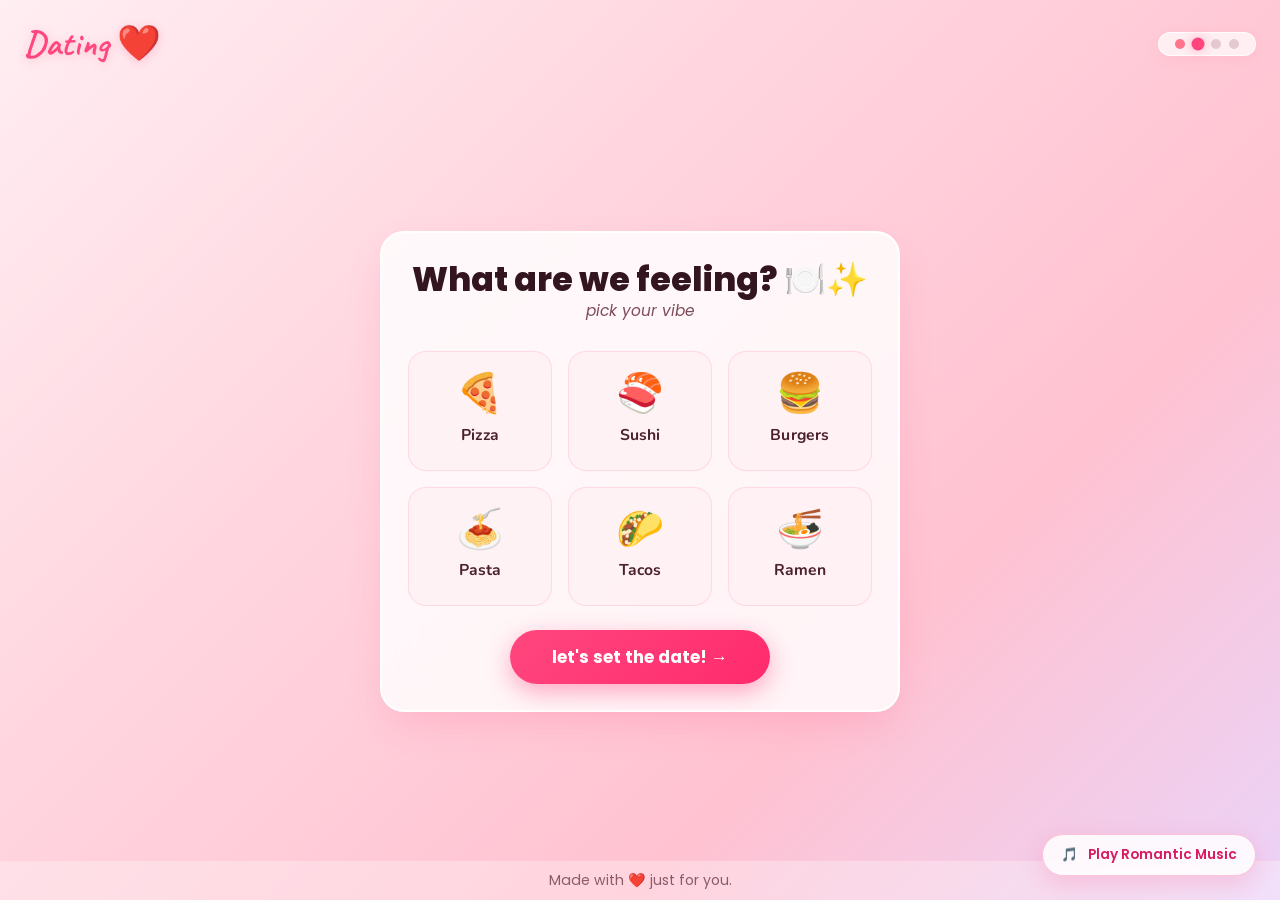
==== restaurants.html @ 222eb2e8 "feat: complete responsive Dating romantic proposal frontend with Vercel support" ====
<!DOCTYPE html>
<html lang="en">
<head>
  <meta charset="UTF-8">
  <meta name="viewport" content="width=device-width, initial-scale=1.0">
  <title>What Are We Feeling? 🍽️✨ — Dating</title>
  <meta name="description" content="Pick our date vibe: Pizza, Sushi, Burgers, Pasta, Tacos, or Ramen!">
  <link rel="stylesheet" href="css/style.css">
  <link rel="icon" href="data:image/svg+xml,<svg xmlns=%22http://www.w3.org/2000/svg%22 viewBox=%220 0 100 100%22><text y=%22.9em%22 font-size=%2290%22>🍽️</text></svg>">
</head>
<body class="no-scroll">

  <!-- Site Navigation & Progress -->
  <header class="site-header">
    <a href="index.html" class="brand-logo" aria-label="Dating Home">
      <span>Dating</span>
      <span class="heart-icon">❤️</span>
    </a>
    <div class="steps-tracker" aria-label="Proposal Progress">
      <span class="step-dot completed" title="Step 1: The Question"></span>
      <span class="step-dot active" title="Step 2: Food Vibe"></span>
      <span class="step-dot" title="Step 3: Date & Time"></span>
      <span class="step-dot" title="Step 4: Confirmed"></span>
    </div>
  </header>

  <!-- Main Content Wrapper -->
  <main class="page-wrapper">
    <!-- Main Food Vibe Card (Exact match to reel screenshot) -->
    <article class="glass-card" style="max-width: 520px;">
      
      <h1 class="page-title" style="font-size: 2.1rem; margin-bottom: 4px;">
        What are we feeling? 🍽️✨
      </h1>
      <p class="vibe-subtitle">pick your vibe</p>

      <!-- 3x2 Food Vibe Grid -->
      <div class="food-vibe-grid" id="food-vibe-grid">
        <!-- 1. Pizza -->
        <div class="food-vibe-card" data-id="pizza" data-name="Pizza Date 🍕">
          <span class="food-vibe-emoji">🍕</span>
          <span class="food-vibe-label">Pizza</span>
        </div>

        <!-- 2. Sushi -->
        <div class="food-vibe-card" data-id="sushi" data-name="Sushi Date 🍣">
          <span class="food-vibe-emoji">🍣</span>
          <span class="food-vibe-label">Sushi</span>
        </div>

        <!-- 3. Burgers -->
        <div class="food-vibe-card" data-id="burgers" data-name="Burgers Date 🍔">
          <span class="food-vibe-emoji">🍔</span>
          <span class="food-vibe-label">Burgers</span>
        </div>

        <!-- 4. Pasta -->
        <div class="food-vibe-card" data-id="pasta" data-name="Pasta Date 🍝">
          <span class="food-vibe-emoji">🍝</span>
          <span class="food-vibe-label">Pasta</span>
        </div>

        <!-- 5. Tacos -->
        <div class="food-vibe-card" data-id="tacos" data-name="Tacos Date 🌮">
          <span class="food-vibe-emoji">🌮</span>
          <span class="food-vibe-label">Tacos</span>
        </div>

        <!-- 6. Ramen -->
        <div class="food-vibe-card" data-id="ramen" data-name="Ramen Date 🍜">
          <span class="food-vibe-emoji">🍜</span>
          <span class="food-vibe-label">Ramen</span>
        </div>
      </div>

      <!-- Action Button -->
      <div style="margin-top: 18px;">
        <button type="button" class="btn btn-primary" id="continue-date-btn" style="min-width: 260px;">
          let's set the date! →
        </button>
      </div>

    </article>
  </main>

  <!-- Footer -->
  <footer class="site-footer">
    <p>Made with <span class="heart-icon">❤️</span> just for you.</p>
  </footer>

  <!-- Scripts -->
  <script src="js/background-hearts.js"></script>
  <script src="js/music-player.js"></script>
  <script src="js/restaurants.js"></script>
</body>
</html>
---- css/style.css ----
/* ==========================================================================
   Dating ❤️ — Romantic Master Stylesheet
   Color Palette: Romantic pink, rose red, pure white, lavender & rose gold
   ========================================================================== */

@import url('https://fonts.googleapis.com/css2?family=Caveat:wght@600;700&family=Nunito:wght@400;600;700;800&family=Poppins:wght@300;400;500;600;700;800&display=swap');

:root {
  /* Colors */
  --primary: #ff477e;
  --primary-hover: #ff2a6d;
  --primary-glow: rgba(255, 71, 126, 0.45);
  --secondary: #ff758c;
  --accent-purple: #c77dff;
  --accent-rose: #ff85a1;
  --rose-gold: #f4a261;
  
  --bg-gradient: linear-gradient(135deg, #ffeef2 0%, #ffd6e0 35%, #ffc2d1 70%, #ebd3f8 100%);
  --card-bg: rgba(255, 255, 255, 0.82);
  --card-border: rgba(255, 255, 255, 0.95);
  --card-shadow: 0 16px 40px -10px rgba(255, 71, 126, 0.22);
  
  --text-dark: #2c1820;
  --text-muted: #6b4d57;
  --text-pink: #d81b60;

  /* Typography */
  --font-main: 'Poppins', -apple-system, BlinkMacSystemFont, sans-serif;
  --font-romantic: 'Caveat', cursive, sans-serif;
  --font-body: 'Nunito', sans-serif;

  /* Sizing & Transitions */
  --radius-lg: 24px;
  --radius-md: 16px;
  --radius-sm: 10px;
  --transition-smooth: all 0.3s cubic-bezier(0.25, 1, 0.5, 1);
}

/* ==========================================================================
   Base & Reset
   ========================================================================== */
*, *::before, *::after {
  box-sizing: border-box;
  margin: 0;
  padding: 0;
}

html {
  -webkit-text-size-adjust: 100%;
  text-size-adjust: 100%;
  scroll-behavior: smooth;
}

html, body {
  min-height: 100%;
  min-height: 100dvh;
  width: 100%;
}

body {
  font-family: var(--font-main);
  background: var(--bg-gradient);
  background-attachment: fixed;
  color: var(--text-dark);
  line-height: 1.6;
  position: relative;
  overflow-x: hidden;
  display: flex;
  flex-direction: column;
  -webkit-font-smoothing: antialiased;
  -moz-osx-font-smoothing: grayscale;
}

/* Page Layout Container */
.page-wrapper {
  position: relative;
  z-index: 1;
  flex: 1;
  display: flex;
  flex-direction: column;
  justify-content: center;
  align-items: center;
  padding: 24px 16px 80px;
  padding-left: max(16px, env(safe-area-inset-left));
  padding-right: max(16px, env(safe-area-inset-right));
  width: 100%;
  max-width: 1200px;
  margin: 0 auto;
}

/* ==========================================================================
   Continuous Floating Hearts Background (Section 15)
   ========================================================================== */
.heart-background {
  position: fixed;
  inset: 0;
  overflow: hidden;
  pointer-events: none;
  z-index: 0;
}

.floating-heart {
  position: absolute;
  bottom: -60px;
  opacity: 0;
  user-select: none;
  pointer-events: none;
  animation: floatHeartUp linear forwards;
  will-change: transform, opacity;
  display: inline-block;
  line-height: 1;
}

@keyframes floatHeartUp {
  0% {
    transform: translate3d(0, 0, 0) scale(0.35) rotate(0deg);
    opacity: 0;
  }
  15% {
    opacity: 0.85;
  }
  50% {
    transform: translate3d(var(--drift-x, 25px), -50vh, 0) scale(1.15) rotate(var(--rot-deg, 15deg));
    opacity: 0.8;
  }
  85% {
    opacity: 0.45;
  }
  100% {
    transform: translate3d(var(--end-drift-x, -25px), -115vh, 0) scale(1.8) rotate(calc(var(--rot-deg, 15deg) * 2));
    opacity: 0;
  }
}

/* Heart Explosion Particles */
.heart-burst-container {
  position: fixed;
  inset: 0;
  pointer-events: none;
  z-index: 9999;
  overflow: hidden;
}

.burst-heart {
  position: absolute;
  display: inline-block;
  user-select: none;
  animation: burstOut 1.4s cubic-bezier(0.12, 0.8, 0.32, 1) forwards;
  will-change: transform, opacity;
  font-size: 1.6rem;
  line-height: 1;
}

@keyframes burstOut {
  0% {
    transform: translate(-50%, -50%) scale(0.2) rotate(0deg);
    opacity: 1;
  }
  75% {
    opacity: 0.9;
  }
  100% {
    transform: translate(calc(-50% + var(--tx)), calc(-50% + var(--ty))) scale(var(--scale, 1.2)) rotate(var(--rot, 180deg));
    opacity: 0;
  }
}

/* ==========================================================================
   Header & Nav
   ========================================================================== */
.site-header {
  width: 100%;
  display: flex;
  justify-content: space-between;
  align-items: center;
  padding: 16px 24px;
  position: relative;
  z-index: 20;
}

.brand-logo {
  font-family: var(--font-romantic);
  font-size: 2.2rem;
  font-weight: 700;
  color: var(--primary);
  text-decoration: none;
  display: inline-flex;
  align-items: center;
  gap: 8px;
  text-shadow: 0 2px 10px rgba(255, 71, 126, 0.25);
  transition: var(--transition-smooth);
}

.brand-logo:hover {
  transform: scale(1.05);
}

/* Progress Step Tracker */
.steps-tracker {
  display: flex;
  align-items: center;
  gap: 8px;
  background: rgba(255, 255, 255, 0.7);
  backdrop-filter: blur(8px);
  padding: 6px 16px;
  border-radius: 30px;
  border: 1px solid rgba(255, 255, 255, 0.8);
  box-shadow: 0 4px 15px rgba(255, 71, 126, 0.08);
}

.step-dot {
  width: 10px;
  height: 10px;
  border-radius: 50%;
  background: #e2cad0;
  transition: var(--transition-smooth);
}

.step-dot.active {
  background: var(--primary);
  transform: scale(1.3);
  box-shadow: 0 0 8px var(--primary-glow);
}

.step-dot.completed {
  background: var(--secondary);
}

/* ==========================================================================
   Floating Music Button
   ========================================================================== */
.music-floating-btn {
  position: fixed;
  bottom: 24px;
  right: 24px;
  z-index: 90;
  display: inline-flex;
  align-items: center;
  gap: 10px;
  background: rgba(255, 255, 255, 0.85);
  backdrop-filter: blur(12px);
  border: 1.5px solid rgba(255, 71, 126, 0.3);
  color: var(--text-pink);
  padding: 10px 18px;
  border-radius: 30px;
  font-size: 0.85rem;
  font-weight: 600;
  font-family: var(--font-main);
  cursor: pointer;
  box-shadow: 0 8px 25px rgba(255, 71, 126, 0.2);
  transition: var(--transition-smooth);
}

.music-floating-btn:hover {
  transform: translateY(-2px) scale(1.02);
  background: #ffffff;
  box-shadow: 0 12px 30px rgba(255, 71, 126, 0.3);
}

.music-floating-btn.is-playing {
  background: linear-gradient(135deg, #fff0f5 0%, #ffe3ec 100%);
  border-color: var(--primary);
  color: var(--primary);
}

.music-waves {
  display: inline-flex;
  align-items: flex-end;
  gap: 2px;
  height: 14px;
}

.music-waves i {
  display: block;
  width: 3px;
  height: 100%;
  background: var(--primary);
  border-radius: 2px;
  animation: musicWave 1.2s infinite ease-in-out;
}

.music-waves i:nth-child(2) { animation-delay: 0.2s; }
.music-waves i:nth-child(3) { animation-delay: 0.4s; }
.music-waves i:nth-child(4) { animation-delay: 0.6s; }

@keyframes musicWave {
  0%, 100% { height: 4px; }
  50% { height: 14px; }
}

/* ==========================================================================
   Romantic Glass Cards & Containers
   ========================================================================== */
.glass-card {
  background: var(--card-bg);
  backdrop-filter: blur(16px);
  -webkit-backdrop-filter: blur(16px);
  border: 2px solid var(--card-border);
  border-radius: var(--radius-lg);
  box-shadow: var(--card-shadow);
  padding: 40px 32px;
  width: 100%;
  max-width: 620px;
  text-align: center;
  position: relative;
  transition: var(--transition-smooth);
  animation: cardEntrance 0.7s cubic-bezier(0.16, 1, 0.3, 1) forwards;
}

@keyframes cardEntrance {
  0% {
    opacity: 0;
    transform: translateY(28px) scale(0.96);
  }
  100% {
    opacity: 1;
    transform: translateY(0) scale(1);
  }
}

.card-character-wrapper {
  margin: 0 auto 20px;
  width: 170px;
  height: 170px;
  position: relative;
  display: flex;
  align-items: center;
  justify-content: center;
}

.character-img {
  width: 100%;
  height: 100%;
  object-fit: cover;
  border-radius: 50%;
  border: 4px solid #ffffff;
  box-shadow: 0 10px 25px rgba(255, 71, 126, 0.25);
  animation: characterFloat 3.5s ease-in-out infinite;
}

@keyframes characterFloat {
  0%, 100% { transform: translateY(0); }
  50% { transform: translateY(-8px); }
}

.card-badge {
  display: inline-block;
  background: linear-gradient(135deg, #ff758c 0%, #ff477e 100%);
  color: #ffffff;
  font-size: 0.8rem;
  font-weight: 700;
  text-transform: uppercase;
  letter-spacing: 1.2px;
  padding: 5px 16px;
  border-radius: 20px;
  margin-bottom: 16px;
  box-shadow: 0 4px 12px rgba(255, 71, 126, 0.3);
}

.page-title {
  font-size: 2.2rem;
  font-weight: 800;
  color: #331520;
  margin-bottom: 10px;
  line-height: 1.25;
}

.page-title .accent-pink {
  color: var(--primary);
  text-shadow: 0 0 12px rgba(255, 71, 126, 0.25);
}

.page-subtitle {
  font-size: 1.05rem;
  color: var(--text-muted);
  margin-bottom: 24px;
}

.proposal-question {
  font-family: var(--font-romantic);
  font-size: 2.3rem;
  font-weight: 700;
  color: #b8004f;
  margin: 16px 0 28px;
  line-height: 1.3;
}

/* ==========================================================================
   Buttons & Interactive Elements
   ========================================================================== */
.btn {
  display: inline-flex;
  align-items: center;
  justify-content: center;
  gap: 8px;
  padding: 14px 32px;
  border-radius: 35px;
  font-family: var(--font-main);
  font-size: 1.05rem;
  font-weight: 700;
  border: none;
  cursor: pointer;
  transition: var(--transition-smooth);
  text-decoration: none;
  position: relative;
  outline: none;
}

.btn-primary {
  background: linear-gradient(135deg, #ff477e 0%, #ff2a6d 100%);
  color: #ffffff;
  box-shadow: 0 8px 24px var(--primary-glow);
}

.btn-primary:hover {
  transform: translateY(-2px) scale(1.03);
  box-shadow: 0 12px 30px rgba(255, 42, 109, 0.55);
}

/* Yes Button Heartbeat Effect */
.btn-yes {
  position: relative;
  z-index: 5;
  min-width: 150px;
  animation: heartbeat 2.2s infinite;
}

@keyframes heartbeat {
  0% { transform: scale(1); }
  14% { transform: scale(1.06); }
  28% { transform: scale(1); }
  42% { transform: scale(1.08); }
  70% { transform: scale(1); }
}

.btn-yes:hover {
  animation: none;
  transform: scale(1.12);
  box-shadow: 0 14px 35px rgba(255, 42, 109, 0.6);
}

/* Playful Runaway No Button */
.btn-no {
  background: #f7e6eb;
  color: #7a505f;
  border: 1.5px solid #ecc9d4;
  min-width: 130px;
  user-select: none;
  -webkit-user-select: none;
  touch-action: none;
  /* Increased duration by 0.12s (from 0.38s to 0.50s) for extra smooth glide */
  transition: transform 0.50s cubic-bezier(0.22, 1, 0.36, 1);
  will-change: transform;
  cursor: default;
  position: relative;
  z-index: 20;
}

.btn-no:hover, .btn-no:active {
  background: #fdecf2;
}

/* ==========================================================================
   No Scroll Viewport Lock (Page completely non-scrollable)
   ========================================================================== */
body.no-scroll {
  height: 100vh;
  height: 100dvh;
  max-height: 100vh;
  max-height: 100dvh;
  overflow: hidden !important;
}

body.no-scroll .page-wrapper {
  height: calc(100vh - 100px);
  height: calc(100dvh - 100px);
  max-height: calc(100dvh - 100px);
  padding: 8px 16px 14px;
  justify-content: center;
  align-items: center;
  overflow: hidden;
}

body.no-scroll .card-character-wrapper {
  width: clamp(100px, 18vh, 140px);
  height: clamp(100px, 18vh, 140px);
  margin: 0 auto 10px;
}

body.no-scroll .glass-card {
  padding: clamp(18px, 3.5vw, 26px);
  max-width: min(540px, 94vw);
}

body.no-scroll .page-title {
  font-size: clamp(1.4rem, 4vw, 1.85rem);
  margin-bottom: 4px;
}

body.no-scroll .page-subtitle {
  font-size: clamp(0.85rem, 2.5vw, 0.95rem);
  margin-bottom: 10px;
}

body.no-scroll .proposal-question {
  font-size: clamp(1.4rem, 4.5vw, 1.85rem);
  margin: 8px 0 16px;
}

body.no-scroll .buttons-row {
  margin: 8px 0 6px;
  min-height: 54px;
  gap: clamp(10px, 3vw, 20px);
}

body.no-scroll .site-footer {
  padding: 8px 12px;
  padding-bottom: max(8px, env(safe-area-inset-bottom));
}

/* Proposal Buttons Row Container */
.buttons-row {
  display: flex;
  justify-content: center;
  align-items: center;
  gap: clamp(10px, 3vw, 20px);
  position: relative;
  min-height: 60px;
  margin: 16px 0 12px;
  max-width: 100%;
}

/* Fixed anchor for No button so moving it doesn't break layout */
.no-btn-slot {
  display: inline-block;
  min-width: clamp(100px, 28vw, 140px);
  height: 52px;
}

.hint-text {
  font-size: clamp(0.82rem, 2.2vw, 0.92rem);
  color: #8c5d6e;
  font-style: italic;
  margin-top: 10px;
}

/* ==========================================================================
   Food Vibe Selection Grid (Exact match to reel screenshot)
   ========================================================================== */
.food-vibe-container {
  max-width: 500px;
  width: 100%;
  margin: 0 auto;
}

.food-vibe-grid {
  display: grid;
  grid-template-columns: repeat(3, 1fr);
  gap: 16px;
  margin: 28px 0 24px;
}

.food-vibe-card {
  background: rgba(255, 238, 242, 0.6);
  border: 1.5px solid rgba(255, 192, 203, 0.5);
  border-radius: 18px;
  padding: 22px 8px;
  display: flex;
  flex-direction: column;
  align-items: center;
  justify-content: center;
  gap: 10px;
  cursor: pointer;
  transition: all 0.25s cubic-bezier(0.175, 0.885, 0.32, 1.275);
  user-select: none;
}

.food-vibe-card:hover {
  transform: translateY(-4px);
  background: rgba(255, 225, 235, 0.85);
  border-color: rgba(255, 71, 126, 0.45);
  box-shadow: 0 8px 20px rgba(255, 71, 126, 0.16);
}

.food-vibe-card.selected {
  background: #ffe3ec;
  border: 2px solid #e91e63;
  box-shadow: 0 8px 22px rgba(233, 30, 99, 0.26);
  transform: translateY(-4px) scale(1.05);
}

.food-vibe-emoji {
  font-size: 2.4rem;
  line-height: 1;
  transition: transform 0.25s ease;
}

.food-vibe-card:hover .food-vibe-emoji {
  transform: scale(1.15);
}

.food-vibe-card.selected .food-vibe-emoji {
  transform: scale(1.22) rotate(-6deg);
}

.food-vibe-label {
  font-family: var(--font-body);
  font-size: 0.98rem;
  font-weight: 700;
  color: #4a212d;
  letter-spacing: 0.2px;
}

.vibe-subtitle {
  font-size: 0.96rem;
  color: #7d4d5a;
  font-style: italic;
  margin-top: -6px;
  margin-bottom: 20px;
}

/* ==========================================================================
   Restaurant Selection Grid (Page 2)
   ========================================================================== */
.restaurants-container {
  width: 100%;
  max-width: 1100px;
  text-align: center;
}

.restaurant-grid {
  display: grid;
  grid-template-columns: repeat(auto-fit, minmax(260px, 1fr));
  gap: 24px;
  margin: 32px 0;
  width: 100%;
}

.restaurant-card {
  background: var(--card-bg);
  backdrop-filter: blur(14px);
  border: 2px solid var(--card-border);
  border-radius: var(--radius-md);
  overflow: hidden;
  box-shadow: 0 10px 30px rgba(255, 71, 126, 0.12);
  text-align: left;
  display: flex;
  flex-direction: column;
  transition: var(--transition-smooth);
  position: relative;
  cursor: pointer;
}

.restaurant-card:hover {
  transform: translateY(-6px);
  box-shadow: 0 18px 40px rgba(255, 71, 126, 0.24);
  border-color: rgba(255, 71, 126, 0.4);
}

.restaurant-card.selected {
  border-color: var(--primary);
  box-shadow: 0 0 0 3px rgba(255, 71, 126, 0.4), 0 20px 45px rgba(255, 71, 126, 0.3);
  transform: translateY(-8px) scale(1.02);
}

.restaurant-card.selected::before {
  content: '❤️ SELECTED';
  position: absolute;
  top: 14px;
  right: 14px;
  background: var(--primary);
  color: #ffffff;
  font-size: 0.72rem;
  font-weight: 800;
  padding: 4px 12px;
  border-radius: 20px;
  z-index: 10;
  box-shadow: 0 4px 10px rgba(255, 71, 126, 0.4);
  animation: pulseBadge 1.8s infinite;
}

@keyframes pulseBadge {
  0%, 100% { transform: scale(1); }
  50% { transform: scale(1.08); }
}

.restaurant-img-wrap {
  width: 100%;
  height: 190px;
  overflow: hidden;
  position: relative;
}

.restaurant-img {
  width: 100%;
  height: 100%;
  object-fit: cover;
  transition: transform 0.5s ease;
}

.restaurant-card:hover .restaurant-img {
  transform: scale(1.06);
}

.restaurant-rating-badge {
  position: absolute;
  bottom: 12px;
  left: 12px;
  background: rgba(0, 0, 0, 0.65);
  backdrop-filter: blur(6px);
  color: #ffcc00;
  font-size: 0.8rem;
  font-weight: 700;
  padding: 4px 10px;
  border-radius: 20px;
  display: inline-flex;
  align-items: center;
  gap: 4px;
}

.restaurant-info {
  padding: 20px;
  display: flex;
  flex-direction: column;
  flex: 1;
}

.restaurant-name {
  font-size: 1.18rem;
  font-weight: 700;
  color: #381520;
  margin-bottom: 4px;
  line-height: 1.3;
}

.restaurant-location {
  font-size: 0.82rem;
  color: var(--primary);
  font-weight: 600;
  margin-bottom: 8px;
  display: flex;
  align-items: center;
  gap: 4px;
}

.restaurant-tagline {
  font-size: 0.84rem;
  color: #8c5b6b;
  font-weight: 600;
  margin-bottom: 10px;
  font-style: italic;
}

.restaurant-desc {
  font-size: 0.88rem;
  color: var(--text-muted);
  line-height: 1.5;
  margin-bottom: 14px;
  flex-grow: 1;
}

.restaurant-tags {
  display: flex;
  flex-wrap: wrap;
  gap: 6px;
  margin-bottom: 16px;
}

.restaurant-tag {
  background: rgba(255, 71, 126, 0.08);
  color: #b8144b;
  font-size: 0.72rem;
  font-weight: 600;
  padding: 3px 8px;
  border-radius: 6px;
}

.restaurant-card-btn {
  width: 100%;
  padding: 10px 16px;
  font-size: 0.92rem;
  border-radius: 20px;
  background: #ffffff;
  color: var(--primary);
  border: 1.5px solid rgba(255, 71, 126, 0.35);
  font-weight: 700;
  cursor: pointer;
  transition: var(--transition-smooth);
}

.restaurant-card:hover .restaurant-card-btn {
  background: rgba(255, 71, 126, 0.08);
  border-color: var(--primary);
}

.restaurant-card.selected .restaurant-card-btn {
  background: var(--primary);
  color: #ffffff;
  border-color: var(--primary);
}

/* ==========================================================================
   Date Selection Form (Page 3)
   ========================================================================== */
.form-group {
  margin-bottom: 22px;
  text-align: left;
}

.form-label {
  display: block;
  font-size: 0.95rem;
  font-weight: 700;
  color: #3b1723;
  margin-bottom: 8px;
}

.form-input, .form-textarea {
  width: 100%;
  padding: 14px 18px;
  font-family: var(--font-main);
  font-size: 1rem;
  color: var(--text-dark);
  background: rgba(255, 255, 255, 0.9);
  border: 1.5px solid rgba(255, 71, 126, 0.3);
  border-radius: var(--radius-sm);
  outline: none;
  transition: var(--transition-smooth);
  box-shadow: inset 0 2px 6px rgba(0, 0, 0, 0.03);
}

.form-input:focus, .form-textarea:focus {
  border-color: var(--primary);
  background: #ffffff;
  box-shadow: 0 0 0 4px rgba(255, 71, 126, 0.18);
}

.form-textarea {
  resize: vertical;
  min-height: 90px;
}

/* Time Slot Chips */
.time-slots {
  display: grid;
  grid-template-columns: repeat(auto-fit, minmax(130px, 1fr));
  gap: 10px;
}

.time-chip {
  padding: 10px 14px;
  background: rgba(255, 255, 255, 0.85);
  border: 1.5px solid rgba(255, 71, 126, 0.25);
  border-radius: var(--radius-sm);
  color: var(--text-dark);
  font-size: 0.88rem;
  font-weight: 600;
  text-align: center;
  cursor: pointer;
  transition: var(--transition-smooth);
}

.time-chip:hover {
  background: rgba(255, 71, 126, 0.08);
  border-color: var(--primary);
}

.time-chip.active {
  background: linear-gradient(135deg, #ff477e 0%, #ff2a6d 100%);
  color: #ffffff;
  border-color: var(--primary);
  box-shadow: 0 4px 14px rgba(255, 71, 126, 0.35);
}

.date-readable-preview {
  background: linear-gradient(135deg, #fff0f4 0%, #ffe8ee 100%);
  border: 1px dashed #ffaec2;
  border-radius: var(--radius-sm);
  padding: 14px;
  margin: 16px 0 24px;
  font-size: 0.95rem;
  color: #a81c4e;
  font-weight: 600;
}

/* Loading Spinner */
.spinner-hearts {
  display: inline-flex;
  align-items: center;
  gap: 6px;
  font-size: 1.1rem;
  animation: spinSlow 1.4s linear infinite;
}

@keyframes spinSlow {
  0% { transform: rotate(0deg); }
  100% { transform: rotate(360deg); }
}

/* ==========================================================================
   Success Page Highlights (Page 4)
   ========================================================================== */
.success-card {
  max-width: 680px;
  background: rgba(255, 255, 255, 0.88);
  border-color: rgba(255, 255, 255, 1);
  box-shadow: 0 20px 50px -10px rgba(255, 71, 126, 0.35);
}

.love-3000-banner {
  font-family: var(--font-romantic);
  font-size: 3.2rem;
  font-weight: 700;
  color: #d81b60;
  line-height: 1.1;
  margin-bottom: 6px;
  text-shadow: 0 4px 15px rgba(216, 27, 96, 0.25);
  animation: pulseScale 2s infinite ease-in-out;
}

@keyframes pulseScale {
  0%, 100% { transform: scale(1); }
  50% { transform: scale(1.04); }
}

.official-subtitle {
  font-size: 1.25rem;
  font-weight: 800;
  color: #2b121c;
  margin-bottom: 16px;
}

.love-message-box {
  background: linear-gradient(135deg, #fff5f7 0%, #ffeaf0 100%);
  border-left: 4px solid var(--primary);
  border-radius: var(--radius-sm);
  padding: 16px 20px;
  font-size: 0.98rem;
  color: #552735;
  font-style: italic;
  line-height: 1.6;
  margin-bottom: 28px;
  text-align: center;
}

.details-summary-card {
  background: #ffffff;
  border: 1.5px solid #ffd1dc;
  border-radius: var(--radius-md);
  padding: 22px;
  text-align: left;
  margin-bottom: 28px;
  box-shadow: 0 6px 20px rgba(255, 71, 126, 0.08);
}

.detail-line {
  display: flex;
  align-items: flex-start;
  justify-content: space-between;
  padding: 10px 0;
  border-bottom: 1px dashed #f2cfd8;
  font-size: 0.96rem;
}

.detail-line:last-child {
  border-bottom: none;
}

.detail-label {
  font-weight: 700;
  color: #7d334b;
  display: flex;
  align-items: center;
  gap: 6px;
}

.detail-value {
  font-weight: 600;
  color: #222222;
  text-align: right;
  max-width: 60%;
}

.confirmed-badge {
  background: linear-gradient(135deg, #00b894 0%, #00cec9 100%);
  color: #ffffff;
  font-weight: 800;
  font-size: 0.78rem;
  padding: 4px 12px;
  border-radius: 20px;
  letter-spacing: 0.5px;
}

.confirmed-badge.pink {
  background: linear-gradient(135deg, #ff477e 0%, #ff2a6d 100%);
  box-shadow: 0 3px 10px rgba(255, 71, 126, 0.3);
}

/* ==========================================================================
   Toasts & Modal Popups (Section 15)
   ========================================================================== */
.romantic-toast-area {
  position: fixed;
  top: 24px;
  right: 24px;
  z-index: 9999;
  display: flex;
  flex-direction: column;
  gap: 12px;
  pointer-events: none;
}

.romantic-toast {
  pointer-events: auto;
  background: rgba(255, 255, 255, 0.95);
  backdrop-filter: blur(12px);
  border: 1.5px solid rgba(255, 71, 126, 0.35);
  border-radius: 30px;
  padding: 12px 20px;
  display: flex;
  align-items: center;
  gap: 10px;
  box-shadow: 0 10px 30px rgba(255, 71, 126, 0.25);
  animation: toastSlideIn 0.35s cubic-bezier(0.16, 1, 0.3, 1) forwards;
  max-width: 380px;
}

@keyframes toastSlideIn {
  0% {
    opacity: 0;
    transform: translateX(40px) scale(0.9);
  }
  100% {
    opacity: 1;
    transform: translateX(0) scale(1);
  }
}

.toast-fade-out {
  animation: toastFadeOut 0.3s forwards ease-in;
}

@keyframes toastFadeOut {
  to {
    opacity: 0;
    transform: translateY(-15px) scale(0.95);
  }
}

.toast-heart-icon {
  font-size: 1.25rem;
}

.toast-text {
  font-size: 0.9rem;
  font-weight: 600;
  color: #3b1723;
  flex: 1;
}

.toast-close-btn {
  background: transparent;
  border: none;
  font-size: 1.2rem;
  color: #8c5d6e;
  cursor: pointer;
  line-height: 1;
  padding: 2px;
}

/* Romantic Modal Backdrop */
.romantic-modal-backdrop {
  position: fixed;
  inset: 0;
  background: rgba(44, 24, 32, 0.45);
  backdrop-filter: blur(8px);
  z-index: 10000;
  display: flex;
  justify-content: center;
  align-items: center;
  padding: 20px;
  animation: fadeIn 0.3s ease forwards;
}

.romantic-modal-card {
  background: linear-gradient(135deg, #ffffff 0%, #fff2f6 100%);
  border: 2px solid #ffd1dc;
  border-radius: var(--radius-lg);
  padding: 36px 28px;
  max-width: 440px;
  width: 100%;
  text-align: center;
  box-shadow: 0 20px 50px rgba(255, 71, 126, 0.35);
  animation: modalPop 0.35s cubic-bezier(0.18, 0.89, 0.32, 1.28) forwards;
}

@keyframes modalPop {
  0% { transform: scale(0.85); opacity: 0; }
  100% { transform: scale(1); opacity: 1; }
}

.modal-closing {
  animation: fadeOut 0.35s forwards;
}

@keyframes fadeIn { from { opacity: 0; } to { opacity: 1; } }
@keyframes fadeOut { to { opacity: 0; } }

.modal-heart-icon {
  font-size: 3rem;
  margin-bottom: 12px;
  animation: heartbeat 1.5s infinite;
}

.modal-title {
  font-size: 1.6rem;
  font-weight: 800;
  color: #381520;
  margin-bottom: 8px;
}

.modal-subtitle {
  font-size: 1rem;
  color: var(--text-muted);
  margin-bottom: 24px;
}

/* ==========================================================================
   Footer
   ========================================================================== */
.site-footer {
  width: 100%;
  text-align: center;
  padding: 16px;
  font-size: 0.88rem;
  color: #8c5b6b;
  position: relative;
  z-index: 10;
  border-top: 1px solid rgba(255, 71, 126, 0.1);
  background: rgba(255, 255, 255, 0.3);
}

.site-footer .heart-icon {
  color: var(--primary);
  display: inline-block;
  animation: heartbeat 2s infinite;
}

/* ==========================================================================
   Comprehensive Multi-Device Responsive System
   Supports: 320px/360px (compact), 375px/390px/414px (phones),
   768px/820px (tablets), 1024px+ (desktops), landscape & short screens.
   ========================================================================== */

/* 1. Tablets and Medium Devices (max-width: 1024px) */
@media (max-width: 1024px) {
  .page-wrapper {
    padding: 20px 16px 70px;
  }
  .restaurant-grid {
    grid-template-columns: repeat(2, 1fr);
    gap: 20px;
  }
}

/* 2. Small Tablets & Large Phones (max-width: 768px) */
@media (max-width: 768px) {
  .site-header {
    padding: 12px 16px;
    padding-top: max(12px, env(safe-area-inset-top));
  }
  .brand-logo {
    font-size: 1.85rem;
  }
  .steps-tracker {
    padding: 5px 12px;
    gap: 6px;
  }
  .step-dot {
    width: 8px;
    height: 8px;
  }
  .glass-card {
    padding: 28px 20px;
    border-radius: 20px;
  }
  .page-title {
    font-size: 1.8rem;
  }
  .proposal-question {
    font-size: 1.75rem;
  }
  .buttons-row {
    gap: 14px;
  }
  .btn {
    padding: 12px 24px;
    font-size: 0.96rem;
  }
  .food-vibe-grid {
    gap: 12px;
    margin: 20px 0 18px;
  }
  .food-vibe-card {
    padding: 18px 6px;
  }
  .music-floating-btn {
    bottom: max(16px, env(safe-area-inset-bottom));
    right: max(16px, env(safe-area-inset-right));
    padding: 8px 14px;
    font-size: 0.78rem;
  }
  .love-3000-banner {
    font-size: 2.6rem;
  }
  .restaurant-grid {
    grid-template-columns: 1fr;
  }
  .romantic-toast-area {
    top: max(16px, env(safe-area-inset-top));
    right: 14px;
    left: 14px;
  }
  .romantic-toast {
    max-width: 100%;
  }
}

/* 3. Standard Mobile Phones (max-width: 480px) */
@media (max-width: 480px) {
  .site-header {
    padding: 8px 12px;
    padding-top: max(8px, env(safe-area-inset-top));
  }
  .brand-logo {
    font-size: 1.6rem;
  }
  .page-wrapper {
    padding: 12px 10px 70px;
  }
  .glass-card {
    padding: 20px 14px;
    border-radius: 18px;
  }
  .card-character-wrapper {
    width: 120px;
    height: 120px;
    margin: 0 auto 12px;
  }
  .card-badge {
    font-size: 0.72rem;
    padding: 4px 12px;
    margin-bottom: 10px;
  }
  .page-title {
    font-size: 1.55rem;
    line-height: 1.25;
  }
  .page-subtitle {
    font-size: 0.88rem;
    margin-bottom: 16px;
  }
  .proposal-question {
    font-size: 1.55rem;
    margin: 8px 0 14px;
    line-height: 1.25;
  }

  /* Buttons on Mobile */
  .buttons-row {
    gap: 10px;
    min-height: 52px;
    margin: 12px 0 8px;
  }
  .btn {
    padding: 10px 18px;
    font-size: 0.92rem;
    border-radius: 25px;
  }
  .btn-yes {
    min-width: 110px;
  }
  .no-btn-slot {
    min-width: 100px;
    height: 48px;
  }
  .btn-no {
    min-width: 100px;
  }

  /* Food Vibe 3-Column Mobile Layout */
  .food-vibe-container {
    padding: 0 4px;
  }
  .food-vibe-grid {
    grid-template-columns: repeat(3, 1fr);
    gap: 8px;
    margin: 16px 0 14px;
  }
  .food-vibe-card {
    padding: 14px 4px;
    border-radius: 14px;
    gap: 6px;
  }
  .food-vibe-emoji {
    font-size: 1.95rem;
  }
  .food-vibe-label {
    font-size: 0.84rem;
  }
  .vibe-subtitle {
    font-size: 0.86rem;
    margin-bottom: 12px;
  }

  /* Form Elements (iOS auto-zoom prevention: 16px font-size) */
  .form-group {
    margin-bottom: 16px;
  }
  .form-label {
    font-size: 0.88rem;
    margin-bottom: 6px;
  }
  .form-input, .form-textarea {
    font-size: 16px !important;
    padding: 12px 14px;
    border-radius: 10px;
  }
  .time-slots {
    grid-template-columns: repeat(2, 1fr);
    gap: 8px;
  }
  .time-chip {
    padding: 9px 6px;
    font-size: 0.8rem;
    border-radius: 8px;
  }
  .date-readable-preview {
    padding: 10px 12px;
    font-size: 0.86rem;
    margin: 12px 0 18px;
  }

  /* Success Page Mobile Adjustments */
  .love-3000-banner {
    font-size: 2.35rem;
  }
  .official-subtitle {
    font-size: 1.05rem;
    margin-bottom: 12px;
  }
  .love-message-box {
    padding: 12px 14px;
    font-size: 0.88rem;
    margin-bottom: 18px;
  }
  .details-summary-card {
    padding: 14px 12px;
    margin-bottom: 20px;
  }
  .detail-line {
    flex-direction: column;
    align-items: flex-start;
    gap: 2px;
    padding: 7px 0;
  }
  .detail-label {
    font-size: 0.84rem;
  }
  .detail-value {
    max-width: 100%;
    text-align: left;
    word-break: break-word;
    font-size: 0.92rem;
  }

  /* Modals */
  .romantic-modal-card {
    padding: 24px 18px;
  }
  .modal-heart-icon {
    font-size: 2.4rem;
  }
  .modal-title {
    font-size: 1.35rem;
  }
  .modal-subtitle {
    font-size: 0.9rem;
    margin-bottom: 18px;
  }

  /* Floating Music Button on Mobile */
  .music-floating-btn {
    bottom: max(12px, env(safe-area-inset-bottom));
    right: max(12px, env(safe-area-inset-right));
    padding: 7px 12px;
    font-size: 0.74rem;
    gap: 6px;
  }
}

/* 4. Compact Phones & Small Screens (max-width: 360px - e.g. iPhone SE 1st gen) */
@media (max-width: 360px) {
  .glass-card {
    padding: 16px 10px;
    border-radius: 14px;
  }
  .brand-logo {
    font-size: 1.45rem;
  }
  .card-character-wrapper {
    width: 95px;
    height: 95px;
    margin: 0 auto 8px;
  }
  .page-title {
    font-size: 1.35rem;
  }
  .proposal-question {
    font-size: 1.35rem;
  }
  .buttons-row {
    gap: 8px;
  }
  .btn {
    padding: 8px 14px;
    font-size: 0.86rem;
  }
  .btn-yes {
    min-width: 95px;
  }
  .no-btn-slot {
    min-width: 85px;
    height: 44px;
  }
  .btn-no {
    min-width: 85px;
  }
  .food-vibe-grid {
    gap: 5px;
  }
  .food-vibe-card {
    padding: 10px 2px;
  }
  .food-vibe-emoji {
    font-size: 1.65rem;
  }
  .food-vibe-label {
    font-size: 0.76rem;
  }
  .love-3000-banner {
    font-size: 2rem;
  }
}

/* 5. Landscape Mode & Short Screen Heights (max-height: 700px) */
@media (max-height: 700px) {
  body.no-scroll .page-wrapper {
    padding: 4px 12px 8px;
    height: calc(100dvh - 80px);
  }
  body.no-scroll .site-header {
    padding: 6px 14px;
  }
  body.no-scroll .brand-logo {
    font-size: 1.5rem;
  }
  body.no-scroll .card-character-wrapper {
    width: 95px;
    height: 95px;
    margin: 0 auto 6px;
  }
  body.no-scroll .card-badge {
    margin-bottom: 4px;
    padding: 3px 10px;
    font-size: 0.68rem;
  }
  body.no-scroll .glass-card {
    padding: 14px 18px;
  }
  body.no-scroll .page-title {
    font-size: 1.45rem;
    margin-bottom: 2px;
  }
  body.no-scroll .page-subtitle {
    font-size: 0.82rem;
    margin-bottom: 6px;
  }
  body.no-scroll .proposal-question {
    font-size: 1.4rem;
    margin: 4px 0 10px;
  }
  body.no-scroll .buttons-row {
    margin: 6px 0;
    min-height: 46px;
  }
  body.no-scroll .btn {
    padding: 9px 18px;
    font-size: 0.9rem;
  }
  body.no-scroll .hint-text {
    margin-top: 4px;
    font-size: 0.78rem;
  }
  body.no-scroll .food-vibe-grid {
    margin: 12px 0 10px;
    gap: 8px;
  }
  body.no-scroll .food-vibe-card {
    padding: 10px 4px;
  }
  body.no-scroll .food-vibe-emoji {
    font-size: 1.7rem;
  }
  body.no-scroll .site-footer {
    padding: 4px 10px;
    font-size: 0.74rem;
  }
}

/* 6. Ultra-Short Screens (max-height: 520px - Mobile Landscape) */
@media (max-height: 520px) {
  body.no-scroll .card-character-wrapper {
    width: 65px;
    height: 65px;
    margin: 0 auto 3px;
  }
  body.no-scroll .glass-card {
    padding: 8px 14px;
  }
  body.no-scroll .proposal-question {
    font-size: 1.15rem;
    margin: 2px 0 6px;
  }
  body.no-scroll .btn {
    padding: 6px 14px;
    font-size: 0.82rem;
  }
}

/* 7. Touch & Coarse Pointer Optimizations */
@media (hover: none) and (pointer: coarse) {
  .food-vibe-card:hover {
    transform: none;
  }
  .food-vibe-card:active {
    transform: scale(0.96);
    background: #ffe3ec;
  }
  .btn:active {
    transform: scale(0.97);
  }
}

/* 8. Accessibility: prefers-reduced-motion */
@media (prefers-reduced-motion: reduce) {
  *, *::before, *::after {
    animation-duration: 0.01ms !important;
    animation-iteration-count: 1 !important;
    transition-duration: 0.01ms !important;
    scroll-behavior: auto !important;
  }
}
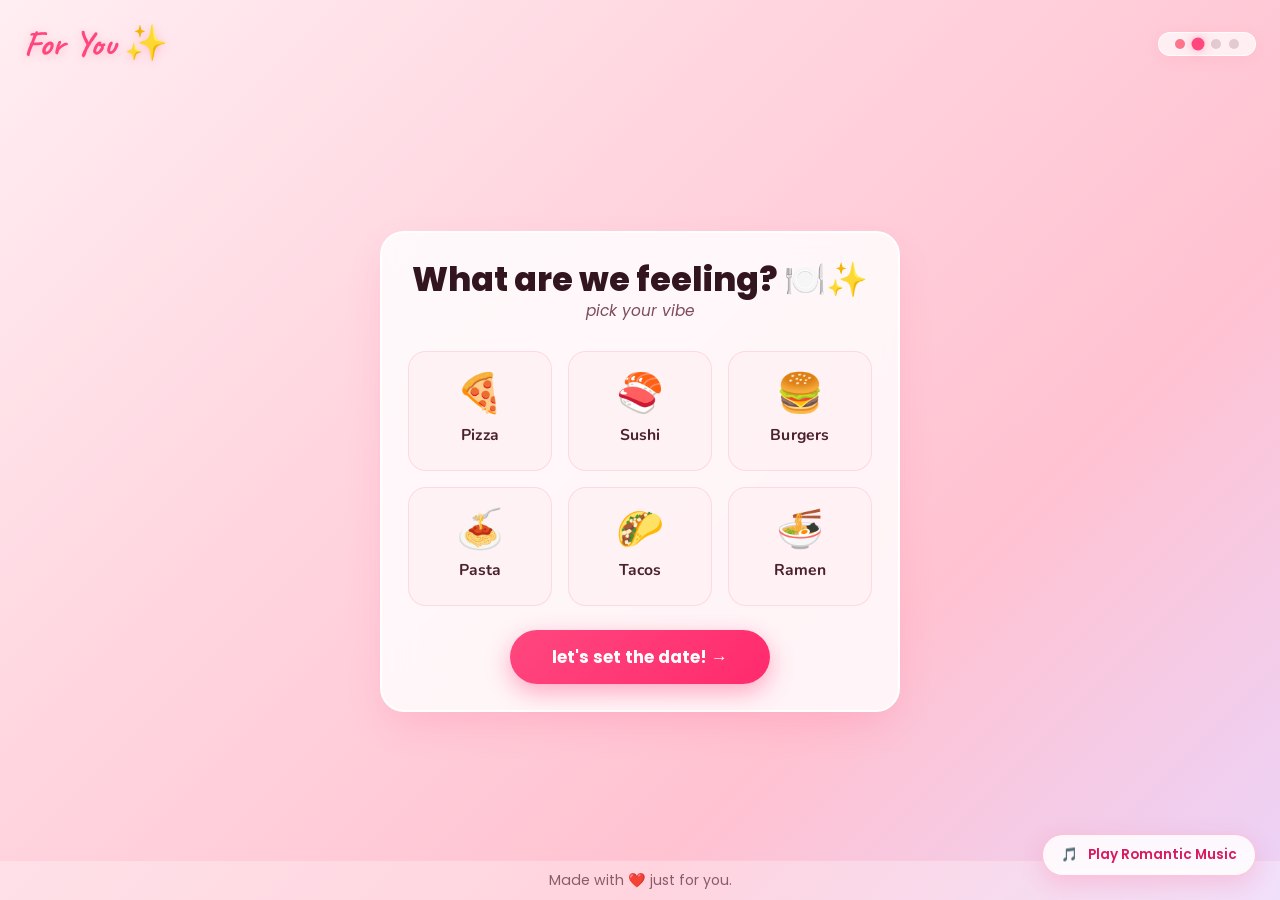
==== commit d65b893f: "feat: disguise titles and preview metadata as an intriguing surprise" ====
--- a/restaurants.html
+++ b/restaurants.html
@@ -3,8 +3,8 @@
 <head>
   <meta charset="UTF-8">
   <meta name="viewport" content="width=device-width, initial-scale=1.0">
-  <title>What Are We Feeling? 🍽️✨ — Dating</title>
-  <meta name="description" content="Pick our date vibe: Pizza, Sushi, Burgers, Pasta, Tacos, or Ramen!">
+  <title>What Are We Feeling? 🍽️✨</title>
+  <meta name="description" content="Pick our food vibe: Pizza, Sushi, Burgers, Pasta, Tacos, or Ramen!">
   <link rel="stylesheet" href="css/style.css">
   <link rel="icon" href="data:image/svg+xml,<svg xmlns=%22http://www.w3.org/2000/svg%22 viewBox=%220 0 100 100%22><text y=%22.9em%22 font-size=%2290%22>🍽️</text></svg>">
 </head>
@@ -12,9 +12,9 @@
 
   <!-- Site Navigation & Progress -->
   <header class="site-header">
-    <a href="index.html" class="brand-logo" aria-label="Dating Home">
-      <span>Dating</span>
-      <span class="heart-icon">❤️</span>
+    <a href="index.html" class="brand-logo" aria-label="A Special Surprise">
+      <span>For You</span>
+      <span class="heart-icon">✨</span>
     </a>
     <div class="steps-tracker" aria-label="Proposal Progress">
       <span class="step-dot completed" title="Step 1: The Question"></span>
